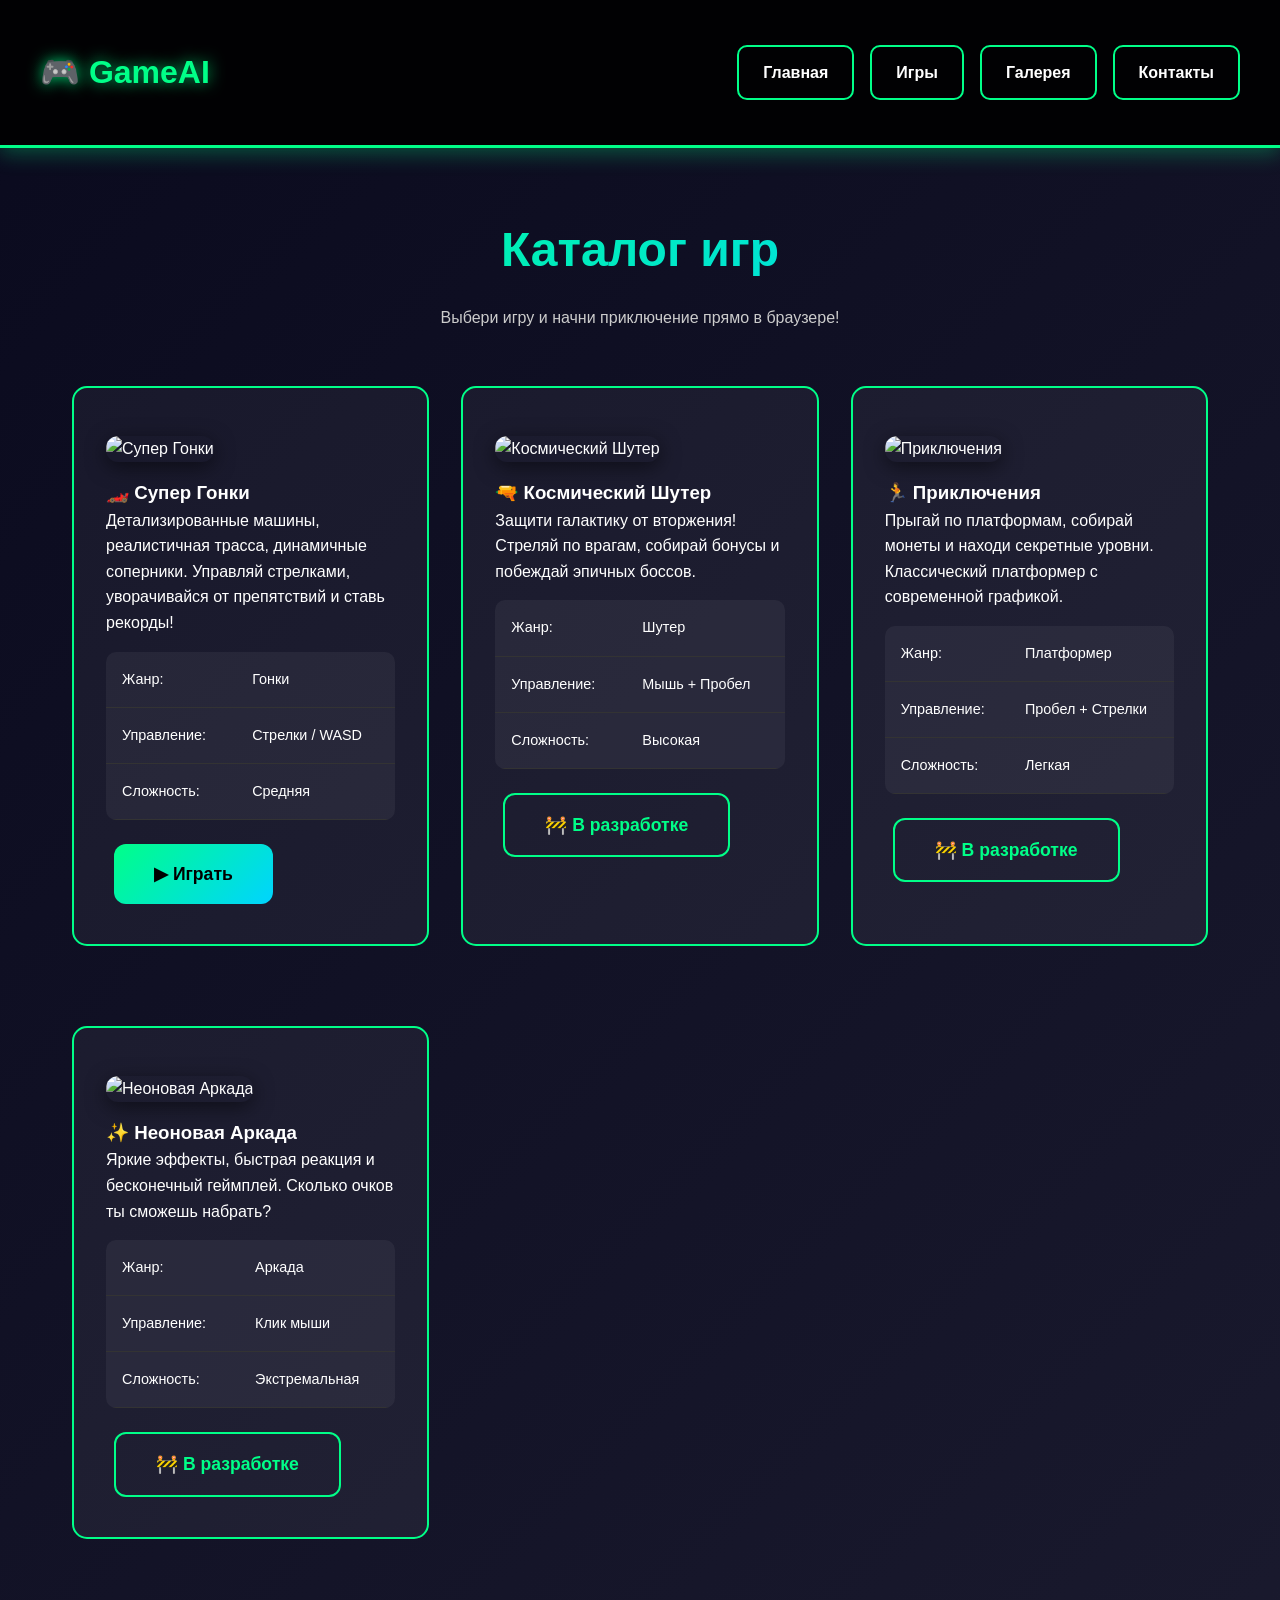
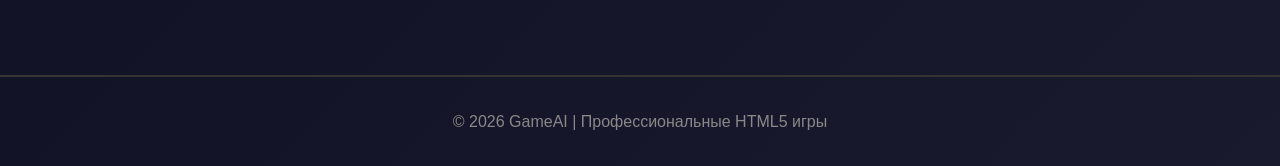
==== games.html @ 3ebeb69c "Add files via upload" ====
<!DOCTYPE html>
<html lang="ru">
<head>
    <meta charset="UTF-8">
    <meta name="viewport" content="width=device-width, initial-scale=1.0">
    <title>GameAI - Каталог игр</title>
    <link rel="stylesheet" href="style.css">
</head>
<body>
    <nav class="navbar">
        <div class="nav-container">
            <a href="index.html" class="logo">🎮 GameAI</a>
            <ul class="nav-menu">
                <li><a href="index.html" class="nav-button">Главная</a></li>
                <li><a href="games.html" class="nav-button">Игры</a></li>
                <li><a href="gallery.html" class="nav-button">Галерея</a></li>
                <li><a href="contacts.html" class="nav-button">Контакты</a></li>
            </ul>
        </div>
    </nav>

    <div class="container">
        <h1 class="fade-in">Каталог игр</h1>
        <p style="text-align: center; color: #ccc; margin-bottom: 2rem;">Выбери игру и начни приключение прямо в браузере!</p>

        <div class="card-grid">
            <!-- Игра 1: Гонки -->
            <div class="card fade-in">
                <img src="https://placehold.co/400x250/1a1a2e/00ff88?text=Супер+Гонки" alt="Супер Гонки">
                <h3>🏎️ Супер Гонки</h3>
                <p>Детализированные машины, реалистичная трасса, динамичные соперники. Управляй стрелками, уворачивайся от препятствий и ставь рекорды!</p>
                <table style="margin: 1rem 0; font-size: 0.9rem;">
                    <tr><td>Жанр:</td><td>Гонки</td></tr>
                    <tr><td>Управление:</td><td>Стрелки / WASD</td></tr>
                    <tr><td>Сложность:</td><td>Средняя</td></tr>
                </table>
                <a href="games/racing.html" class="btn">▶ Играть</a>
            </div>

            <!-- Игра 2: Шутер -->
            <div class="card fade-in">
                <img src="https://placehold.co/400x250/1a1a2e/ff0044?text=Космический+Шутер" alt="Космический Шутер">
                <h3>🔫 Космический Шутер</h3>
                <p>Защити галактику от вторжения! Стреляй по врагам, собирай бонусы и побеждай эпичных боссов.</p>
                <table style="margin: 1rem 0; font-size: 0.9rem;">
                    <tr><td>Жанр:</td><td>Шутер</td></tr>
                    <tr><td>Управление:</td><td>Мышь + Пробел</td></tr>
                    <tr><td>Сложность:</td><td>Высокая</td></tr>
                </table>
                <a href="#" onclick="alert('Игра в разработке!')" class="btn btn-secondary">🚧 В разработке</a>
            </div>

            <!-- Игра 3: Платформер -->
            <div class="card fade-in">
                <img src="https://placehold.co/400x250/1a1a2e/00d4ff?text=Приключения" alt="Приключения">
                <h3>🏃 Приключения</h3>
                <p>Прыгай по платформам, собирай монеты и находи секретные уровни. Классический платформер с современной графикой.</p>
                <table style="margin: 1rem 0; font-size: 0.9rem;">
                    <tr><td>Жанр:</td><td>Платформер</td></tr>
                    <tr><td>Управление:</td><td>Пробел + Стрелки</td></tr>
                    <tr><td>Сложность:</td><td>Легкая</td></tr>
                </table>
                <a href="#" onclick="alert('Игра в разработке!')" class="btn btn-secondary">🚧 В разработке</a>
            </div>

            <!-- Игра 4: Аркада -->
            <div class="card fade-in">
                <img src="https://placehold.co/400x250/1a1a2e/ffff00?text=Неоновая+Аркада" alt="Неоновая Аркада">
                <h3>✨ Неоновая Аркада</h3>
                <p>Яркие эффекты, быстрая реакция и бесконечный геймплей. Сколько очков ты сможешь набрать?</p>
                <table style="margin: 1rem 0; font-size: 0.9rem;">
                    <tr><td>Жанр:</td><td>Аркада</td></tr>
                    <tr><td>Управление:</td><td>Клик мыши</td></tr>
                    <tr><td>Сложность:</td><td>Экстремальная</td></tr>
                </table>
                <a href="#" onclick="alert('Игра в разработке!')" class="btn btn-secondary">🚧 В разработке</a>
            </div>
        </div>
    </div>

    <div class="footer">
        <p>© 2026 GameAI | Профессиональные HTML5 игры</p>
    </div>
</body>
</html>
---- style.css ----
/* ========================================
   GameAI - Профессиональные HTML5 игры
   ======================================== */

* {
    margin: 0;
    padding: 0;
    box-sizing: border-box;
}

body {
    font-family: 'Segoe UI', Tahoma, Geneva, Verdana, sans-serif;
    background: linear-gradient(135deg, #0a0a1e 0%, #1a1a2e 100%);
    color: #ffffff;
    min-height: 100vh;
    line-height: 1.6;
}

/* Навигация */
.navbar {
    background: rgba(0, 0, 0, 0.9);
    padding: 1rem 2rem;
    position: sticky;
    top: 0;
    z-index: 1000;
    border-bottom: 3px solid #00ff88;
    box-shadow: 0 5px 20px rgba(0, 255, 136, 0.3);
}

.nav-container {
    max-width: 1200px;
    margin: 0 auto;
    display: flex;
    justify-content: space-between;
    align-items: center;
    flex-wrap: wrap;
}

.logo {
    font-size: 2rem;
    font-weight: bold;
    color: #00ff88;
    text-decoration: none;
    text-shadow: 0 0 15px rgba(0, 255, 136, 0.8);
}

.nav-menu {
    display: flex;
    gap: 1rem;
    list-style: none;
    flex-wrap: wrap;
}

.nav-button {
    background: transparent;
    color: #ffffff;
    padding: 0.8rem 1.5rem;
    text-decoration: none;
    border: 2px solid #00ff88;
    border-radius: 10px;
    transition: all 0.3s ease;
    font-weight: 600;
    display: inline-block;
}

.nav-button:hover {
    background: #00ff88;
    color: #000;
    transform: translateY(-3px);
    box-shadow: 0 8px 20px rgba(0, 255, 136, 0.5);
}

/* Контейнер */
.container {
    max-width: 1200px;
    margin: 0 auto;
    padding: 2rem;
}

/* Заголовки */
h1 {
    font-size: 3rem;
    margin: 2rem 0 1rem;
    background: linear-gradient(135deg, #00ff88, #00d4ff);
    -webkit-background-clip: text;
    -webkit-text-fill-color: transparent;
    text-align: center;
}

h2 {
    font-size: 2rem;
    margin: 2rem 0 1rem;
    color: #00ff88;
    border-bottom: 2px solid #00ff88;
    padding-bottom: 0.5rem;
}

/* Карточки */
.card {
    background: rgba(255, 255, 255, 0.05);
    border: 2px solid #00ff88;
    border-radius: 15px;
    padding: 2rem;
    margin: 1.5rem 0;
    transition: all 0.3s ease;
}

.card:hover {
    transform: translateY(-8px);
    box-shadow: 0 15px 40px rgba(0, 255, 136, 0.4);
}

/* Сетка карточек */
.card-grid {
    display: grid;
    grid-template-columns: repeat(auto-fit, minmax(280px, 1fr));
    gap: 2rem;
    margin: 2rem 0;
}

/* Кнопки */
.btn {
    background: linear-gradient(135deg, #00ff88, #00d4ff);
    color: #000;
    padding: 1rem 2.5rem;
    border: none;
    border-radius: 12px;
    font-size: 1.1rem;
    font-weight: bold;
    cursor: pointer;
    transition: all 0.3s ease;
    text-decoration: none;
    display: inline-block;
    margin: 0.5rem;
}

.btn:hover {
    transform: scale(1.08);
    box-shadow: 0 10px 30px rgba(0, 255, 136, 0.6);
}

.btn-secondary {
    background: transparent;
    color: #00ff88;
    border: 2px solid #00ff88;
}

.btn-secondary:hover {
    background: #00ff88;
    color: #000;
}

/* Изображения */
img {
    max-width: 100%;
    border-radius: 12px;
    margin: 1rem 0;
    box-shadow: 0 5px 20px rgba(0, 0, 0, 0.5);
}

/* Таблицы */
table {
    width: 100%;
    border-collapse: collapse;
    margin: 2rem 0;
    background: rgba(255, 255, 255, 0.05);
    border-radius: 10px;
    overflow: hidden;
}

th, td {
    padding: 1rem;
    text-align: left;
    border-bottom: 1px solid #333;
}

th {
    background: rgba(0, 255, 136, 0.2);
    color: #00ff88;
    font-weight: bold;
}

tr:hover {
    background: rgba(0, 255, 136, 0.1);
}

/* Списки */
ul, ol {
    margin: 1rem 0;
    padding-left: 2rem;
}

li {
    margin: 0.8rem 0;
    color: #cccccc;
}

/* Формы */
.form-group {
    margin-bottom: 1.5rem;
}

.form-group label {
    display: block;
    margin-bottom: 0.5rem;
    color: #00ff88;
    font-weight: 600;
}

.form-group input,
.form-group textarea {
    width: 100%;
    padding: 1rem;
    background: rgba(255, 255, 255, 0.05);
    border: 2px solid #333;
    border-radius: 10px;
    color: #fff;
    font-size: 1rem;
}

.form-group input:focus,
.form-group textarea:focus {
    outline: none;
    border-color: #00ff88;
    box-shadow: 0 0 15px rgba(0, 255, 136, 0.3);
}

/* Анимации */
@keyframes fadeIn {
    from { opacity: 0; transform: translateY(30px); }
    to { opacity: 1; transform: translateY(0); }
}

.fade-in {
    animation: fadeIn 0.8s ease;
}

/* Адаптивность */
@media (max-width: 768px) {
    .nav-menu {
        flex-direction: column;
        width: 100%;
    }
    
    h1 { font-size: 2rem; }
    h2 { font-size: 1.5rem; }
    
    .container {
        padding: 1rem;
    }
    
    .card-grid {
        grid-template-columns: 1fr;
    }
}

/* Footer */
.footer {
    text-align: center;
    padding: 2rem;
    color: #888;
    border-top: 2px solid #333;
    margin-top: 3rem;
}
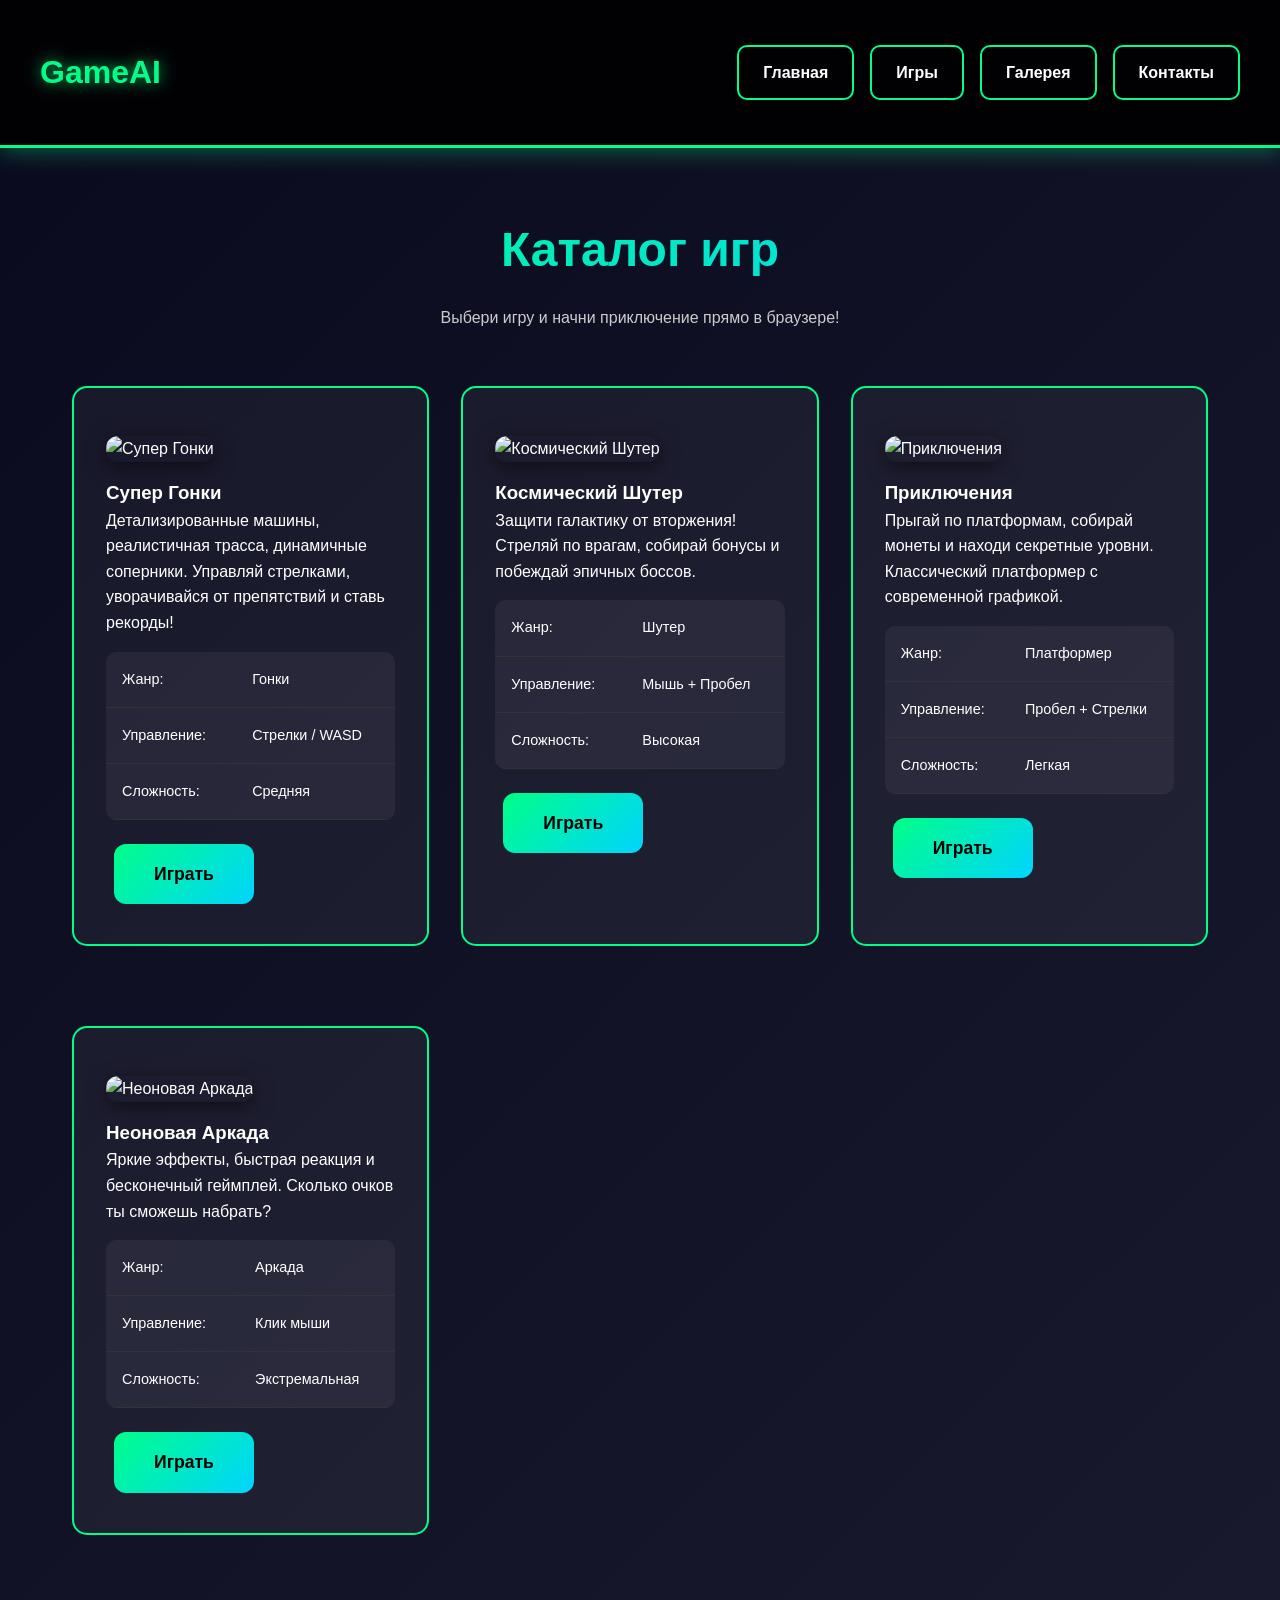
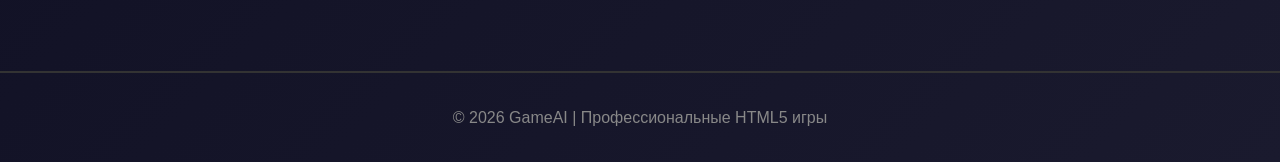
==== commit 97f8ea2d: "Update games.html" ====
--- a/games.html
+++ b/games.html
@@ -9,7 +9,7 @@
 <body>
     <nav class="navbar">
         <div class="nav-container">
-            <a href="index.html" class="logo">🎮 GameAI</a>
+            <a href="index.html" class="logo">GameAI</a>
             <ul class="nav-menu">
                 <li><a href="index.html" class="nav-button">Главная</a></li>
                 <li><a href="games.html" class="nav-button">Игры</a></li>
@@ -27,53 +27,53 @@
             <!-- Игра 1: Гонки -->
             <div class="card fade-in">
                 <img src="https://placehold.co/400x250/1a1a2e/00ff88?text=Супер+Гонки" alt="Супер Гонки">
-                <h3>🏎️ Супер Гонки</h3>
+                <h3>Супер Гонки</h3>
                 <p>Детализированные машины, реалистичная трасса, динамичные соперники. Управляй стрелками, уворачивайся от препятствий и ставь рекорды!</p>
                 <table style="margin: 1rem 0; font-size: 0.9rem;">
                     <tr><td>Жанр:</td><td>Гонки</td></tr>
                     <tr><td>Управление:</td><td>Стрелки / WASD</td></tr>
                     <tr><td>Сложность:</td><td>Средняя</td></tr>
                 </table>
-                <a href="games/racing.html" class="btn">▶ Играть</a>
+                <a href="games/racing.html" class="btn">Играть</a>
             </div>
 
             <!-- Игра 2: Шутер -->
             <div class="card fade-in">
                 <img src="https://placehold.co/400x250/1a1a2e/ff0044?text=Космический+Шутер" alt="Космический Шутер">
-                <h3>🔫 Космический Шутер</h3>
+                <h3>Космический Шутер</h3>
                 <p>Защити галактику от вторжения! Стреляй по врагам, собирай бонусы и побеждай эпичных боссов.</p>
                 <table style="margin: 1rem 0; font-size: 0.9rem;">
                     <tr><td>Жанр:</td><td>Шутер</td></tr>
                     <tr><td>Управление:</td><td>Мышь + Пробел</td></tr>
                     <tr><td>Сложность:</td><td>Высокая</td></tr>
                 </table>
-                <a href="#" onclick="alert('Игра в разработке!')" class="btn btn-secondary">🚧 В разработке</a>
+                <a href="games/shooter.html" class="btn">Играть</a>
             </div>
 
             <!-- Игра 3: Платформер -->
             <div class="card fade-in">
                 <img src="https://placehold.co/400x250/1a1a2e/00d4ff?text=Приключения" alt="Приключения">
-                <h3>🏃 Приключения</h3>
+                <h3>Приключения</h3>
                 <p>Прыгай по платформам, собирай монеты и находи секретные уровни. Классический платформер с современной графикой.</p>
                 <table style="margin: 1rem 0; font-size: 0.9rem;">
                     <tr><td>Жанр:</td><td>Платформер</td></tr>
                     <tr><td>Управление:</td><td>Пробел + Стрелки</td></tr>
                     <tr><td>Сложность:</td><td>Легкая</td></tr>
                 </table>
-                <a href="#" onclick="alert('Игра в разработке!')" class="btn btn-secondary">🚧 В разработке</a>
+                <a href="games/platformer.html" class="btn">Играть</a>
             </div>
 
             <!-- Игра 4: Аркада -->
             <div class="card fade-in">
                 <img src="https://placehold.co/400x250/1a1a2e/ffff00?text=Неоновая+Аркада" alt="Неоновая Аркада">
-                <h3>✨ Неоновая Аркада</h3>
+                <h3>Неоновая Аркада</h3>
                 <p>Яркие эффекты, быстрая реакция и бесконечный геймплей. Сколько очков ты сможешь набрать?</p>
                 <table style="margin: 1rem 0; font-size: 0.9rem;">
                     <tr><td>Жанр:</td><td>Аркада</td></tr>
                     <tr><td>Управление:</td><td>Клик мыши</td></tr>
                     <tr><td>Сложность:</td><td>Экстремальная</td></tr>
                 </table>
-                <a href="#" onclick="alert('Игра в разработке!')" class="btn btn-secondary">🚧 В разработке</a>
+                <a href="games/arcade.html" class="btn">Играть</a>
             </div>
         </div>
     </div>
@@ -82,4 +82,4 @@
         <p>© 2026 GameAI | Профессиональные HTML5 игры</p>
     </div>
 </body>
-</html>+</html>
